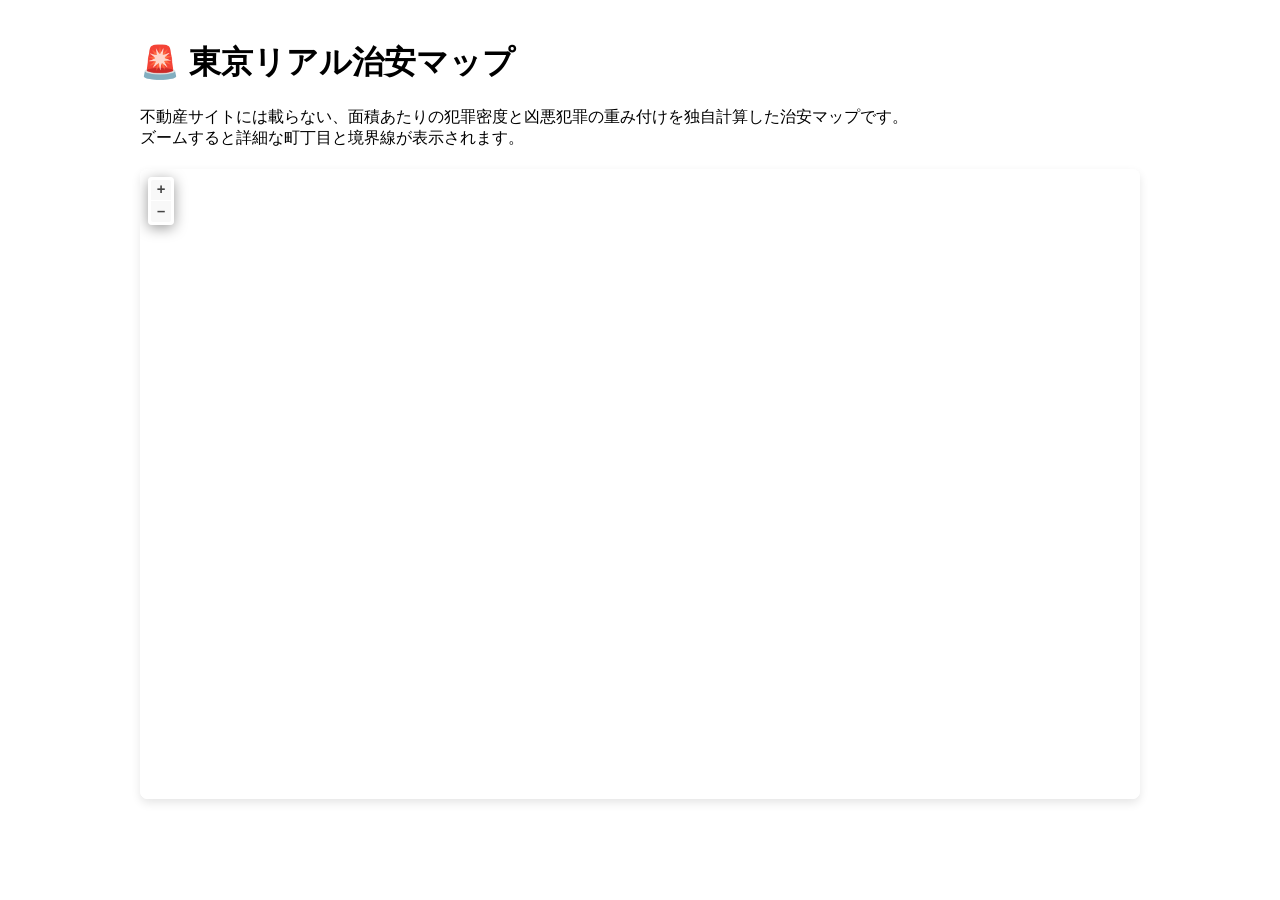
==== index.html @ fe45dada "first upload" ====
<!DOCTYPE html>
<html lang="ja">
<head>
    <meta charset="UTF-8">
    <meta name="viewport" content="width=device-width, initial-scale=1.0">
    <title>東京リアル治安マップ | 面積・凶悪犯罪考慮版</title>
    <style>
        body { font-family: sans-serif; padding: 20px; max-width: 1000px; margin: 0 auto; }
        .map-container { width: 100%; height: 70vh; border-radius: 8px; overflow: hidden; box-shadow: 0 4px 10px rgba(0,0,0,0.1); margin-top: 20px;}
        iframe { width: 100%; height: 100%; border: none; }
    </style>
</head>
<body>

    <h1>🚨 東京リアル治安マップ</h1>
    <p>不動産サイトには載らない、面積あたりの犯罪密度と凶悪犯罪の重み付けを独自計算した治安マップです。<br>
    ズームすると詳細な町丁目と境界線が表示されます。</p>

    <div class="map-container">
        <iframe src="./map/index.html"></iframe>
    </div>

</body>
</html>
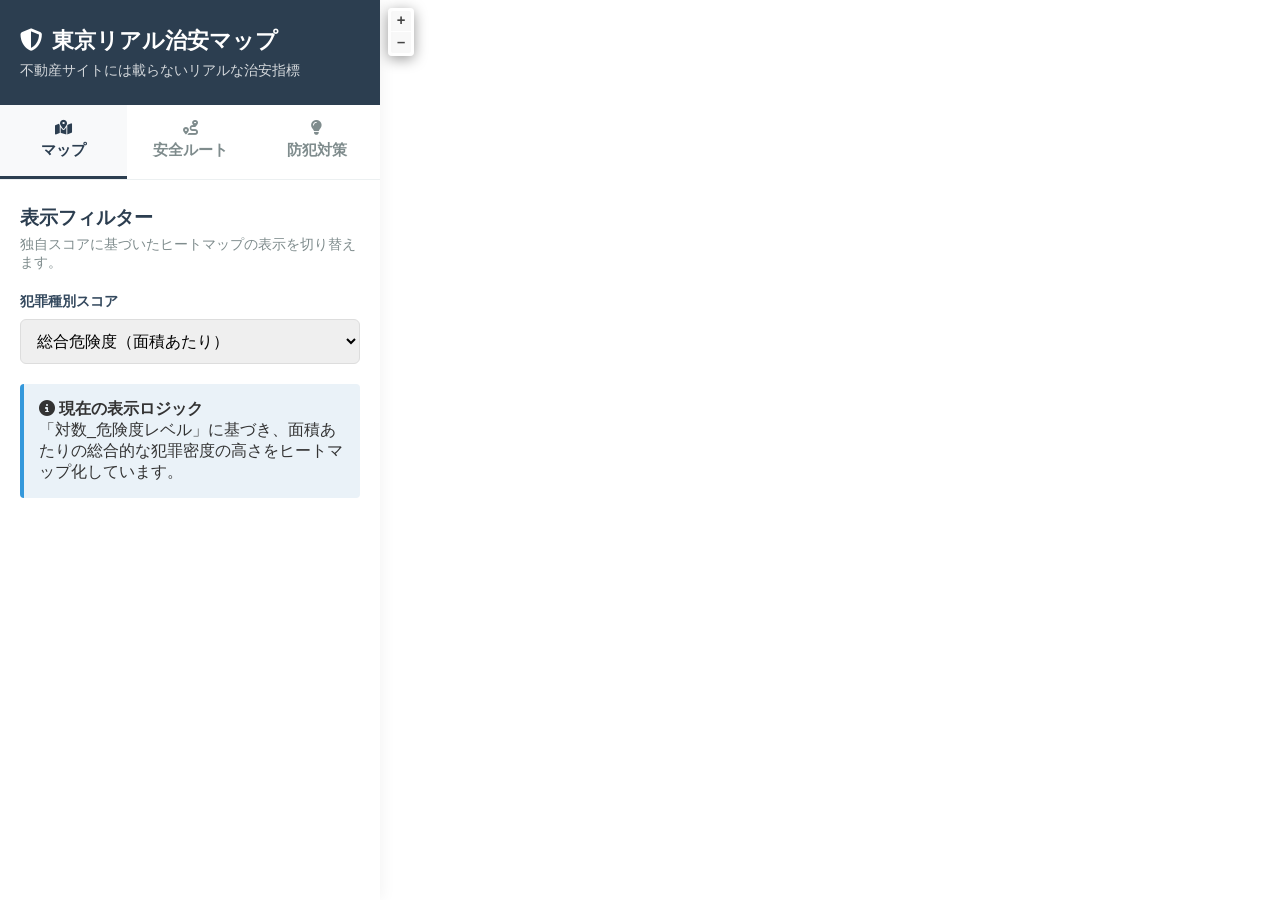
==== commit 7b875ed9: "大修整" ====
--- a/index.html
+++ b/index.html
@@ -3,22 +3,101 @@
 <head>
     <meta charset="UTF-8">
     <meta name="viewport" content="width=device-width, initial-scale=1.0">
-    <title>東京リアル治安マップ | 面積・凶悪犯罪考慮版</title>
-    <style>
-        body { font-family: sans-serif; padding: 20px; max-width: 1000px; margin: 0 auto; }
-        .map-container { width: 100%; height: 70vh; border-radius: 8px; overflow: hidden; box-shadow: 0 4px 10px rgba(0,0,0,0.1); margin-top: 20px;}
-        iframe { width: 100%; height: 100%; border: none; }
-    </style>
+    <title>東京リアル治安マップ | 面積・凶悪犯罪考慮版ダッシュボード</title>
+    <link rel="stylesheet" href="style.css">
+    <link rel="stylesheet" href="https://cdnjs.cloudflare.com/ajax/libs/font-awesome/6.4.0/css/all.min.css">
 </head>
 <body>
 
-    <h1>🚨 東京リアル治安マップ</h1>
-    <p>不動産サイトには載らない、面積あたりの犯罪密度と凶悪犯罪の重み付けを独自計算した治安マップです。<br>
-    ズームすると詳細な町丁目と境界線が表示されます。</p>
+    <div class="sidebar">
+        <div class="header">
+            <h1><i class="fa-solid fa-shield-halved"></i> 東京リアル治安マップ</h1>
+            <span class="subtitle">不動産サイトには載らないリアルな治安指標</span>
+        </div>
+
+        <div class="tabs">
+            <button class="tab-btn active" data-tab="map-filters"><i class="fa-solid fa-map-location-dot"></i> マップ</button>
+            <button class="tab-btn" data-tab="safe-route"><i class="fa-solid fa-route"></i> 安全ルート</button>
+            <button class="tab-btn" data-tab="prevention"><i class="fa-solid fa-lightbulb"></i> 防犯対策</button>
+        </div>
+
+        <div id="map-filters" class="panel active">
+            <div class="section-title">
+                <h3>表示フィルター</h3>
+                <p>独自スコアに基づいたヒートマップの表示を切り替えます。</p>
+            </div>
+            <div class="input-group">
+                <label for="crime-type">犯罪種別スコア</label>
+                <select id="crime-type">
+                    <option value="total_danger">総合危険度（面積あたり）</option>
+                    <option value="tier1">凶悪犯罪（Tier1）</option>
+                    <option value="tier2">粗暴・侵入（Tier2）</option>
+                    <option value="tier3">非侵入窃盗・他（Tier3）</option>
+                </select>
+            </div>
+            <div class="info-card">
+                <h4><i class="fa-solid fa-circle-info"></i> 現在の表示ロジック</h4>
+                <p id="logic-desc">「対数_危険度レベル」に基づき、面積あたりの総合的な犯罪密度の高さをヒートマップ化しています。</p>
+            </div>
+        </div>
+
+        <div id="safe-route" class="panel">
+            <div class="section-title">
+                <h3>安全ルート作成（β版）</h3>
+                <p>危険度スコアが高いエリアを迂回するルートを検索します。</p>
+            </div>
+            <div class="input-group">
+                <label for="start-point">出発地</label>
+                <input type="text" id="start-point" placeholder="例: 新宿駅">
+            </div>
+            <div class="input-group">
+                <label for="end-point">目的地</label>
+                <input type="text" id="end-point" placeholder="例: 東京都庁">
+            </div>
+            <button class="action-btn" id="search-route-btn"><i class="fa-solid fa-magnifying-glass-location"></i> 安全ルートを検索</button>
+            
+            <div id="route-result" class="route-result-card" style="display: none;">
+                <h4>検索結果</h4>
+                <p>スコアによる迂回ルートを計算しました。（※現在はモック表示）</p>
+                <ul class="route-stats">
+                    <li>距離: <span id="res-dist">--</span></li>
+                    <li>所要時間: <span id="res-time">--</span></li>
+                    <li>最大危険度: <span id="res-danger" class="danger-high">高</span></li>
+                </ul>
+            </div>
+        </div>
+
+        <div id="prevention" class="panel">
+            <div class="section-title">
+                <h3>こんな時はどうする？</h3>
+                <p>地域別の発生傾向に基づいた防犯対策</p>
+            </div>
+            
+            <div class="tips-card tier1-tips">
+                <h3><i class="fa-solid fa-triangle-exclamation"></i> 凶悪・粗暴犯に備える</h3>
+                <p>深夜帯の歓楽街周辺では「声かけ」からトラブルに発展するケースが多発。イヤホンを外し、周囲の音を聞き取れる状態にしておくことが重要です。</p>
+            </div>
+
+            <div class="tips-card tier2-tips">
+                <h3><i class="fa-solid fa-house-lock"></i> 侵入窃盗（空き巣）対策</h3>
+                <p>住宅街エリアでは、窓の施錠だけでなく「補助錠」の設置や、センサーライトの導入が効果的です。ゴミ出し等の短時間でも必ず施錠を。</p>
+            </div>
+
+            <div class="tips-card tier3-tips">
+                <h3><i class="fa-solid fa-bicycle"></i> 自転車盗・ひったくり対策</h3>
+                <p>自転車は「ツーロック（2重ロック）」を徹底。歩行時はバッグを車道と反対側に持ち、後方からのバイクの接近に注意してください。</p>
+            </div>
+        </div>
+    </div>
 
     <div class="map-container">
-        <iframe src="./map/index.html"></iframe>
+        <iframe src="./map/index.html" id="map-frame" title="治安マップ"></iframe>
+        <div id="loading-overlay" class="overlay" style="display: none;">
+            <div class="spinner"></div>
+            <p>データを計算中...</p>
+        </div>
     </div>
 
+    <script src="app.js"></script>
 </body>
 </html>
--- a/style.css
+++ b/style.css
@@ -0,0 +1,121 @@
+/* style.css */
+:root {
+    --primary-color: #2c3e50;
+    --secondary-color: #34495e;
+    --accent-color: #e74c3c;
+    --bg-color: #f4f6f8;
+    --text-color: #333;
+    --light-text: #7f8c8d;
+    --border-color: #ecf0f1;
+    --tier1-color: #ff4757;
+    --tier2-color: #ffa502;
+    --tier3-color: #1e90ff;
+}
+
+* {
+    box-sizing: border-box;
+    margin: 0;
+    padding: 0;
+}
+
+body {
+    font-family: 'Helvetica Neue', 'Hiragino Kaku Gothic ProN', 'Yu Gothic', sans-serif;
+    display: flex;
+    height: 100vh;
+    background-color: var(--bg-color);
+    color: var(--text-color);
+    overflow: hidden;
+}
+
+.sidebar {
+    width: 380px;
+    background-color: #ffffff;
+    box-shadow: 2px 0 15px rgba(0,0,0,0.05);
+    display: flex;
+    flex-direction: column;
+    z-index: 10;
+}
+
+.header {
+    padding: 25px 20px;
+    background-color: var(--primary-color);
+    color: white;
+}
+
+.header h1 {
+    font-size: 1.4rem;
+    margin-bottom: 5px;
+    display: flex;
+    align-items: center;
+    gap: 10px;
+}
+
+.header .subtitle {
+    font-size: 0.85rem;
+    opacity: 0.8;
+}
+
+.tabs {
+    display: flex;
+    background-color: #fff;
+    border-bottom: 1px solid var(--border-color);
+}
+
+.tab-btn {
+    flex: 1;
+    padding: 15px 0;
+    border: none;
+    background: none;
+    cursor: pointer;
+    font-size: 0.95rem;
+    font-weight: bold;
+    color: var(--light-text);
+    display: flex;
+    flex-direction: column;
+    align-items: center;
+    gap: 5px;
+}
+
+.tab-btn.active {
+    color: var(--primary-color);
+    border-bottom: 3px solid var(--primary-color);
+    background-color: #f8f9fa;
+}
+
+.panel {
+    display: none;
+    padding: 25px 20px;
+    overflow-y: auto;
+    flex-grow: 1;
+}
+
+.panel.active {
+    display: block;
+}
+
+.section-title { margin-bottom: 20px; }
+.section-title h3 { font-size: 1.2rem; color: var(--primary-color); margin-bottom: 5px; }
+.section-title p { font-size: 0.85rem; color: var(--light-text); }
+
+.input-group { margin-bottom: 20px; }
+.input-group label { display: block; font-size: 0.9rem; font-weight: bold; margin-bottom: 8px; color: var(--secondary-color); }
+.input-group input, .input-group select { width: 100%; padding: 12px; border: 1px solid #ddd; border-radius: 6px; font-size: 1rem; }
+
+.action-btn { width: 100%; padding: 14px; background-color: var(--primary-color); color: white; border: none; border-radius: 6px; font-size: 1rem; font-weight: bold; cursor: pointer; display: flex; justify-content: center; align-items: center; gap: 8px; }
+
+.info-card { background: #eaf2f8; border-left: 4px solid #3498db; padding: 15px; border-radius: 4px; margin-top: 20px; }
+.route-result-card { margin-top: 20px; padding: 15px; border: 1px solid #ddd; border-radius: 6px; background: #fff; }
+.danger-high { color: var(--accent-color); font-weight: bold; }
+
+.tips-card { padding: 15px; margin-bottom: 15px; border-radius: 6px; background: #fff; border: 1px solid #eee; box-shadow: 0 2px 4px rgba(0,0,0,0.02); }
+.tips-card h3 { font-size: 1rem; margin-bottom: 8px; display: flex; align-items: center; gap: 8px; }
+.tips-card p { font-size: 0.85rem; line-height: 1.6; color: #555; }
+.tier1-tips { border-left: 4px solid var(--tier1-color); } .tier1-tips h3 { color: var(--tier1-color); }
+.tier2-tips { border-left: 4px solid var(--tier2-color); } .tier2-tips h3 { color: var(--tier2-color); }
+.tier3-tips { border-left: 4px solid var(--tier3-color); } .tier3-tips h3 { color: var(--tier3-color); }
+
+.map-container { flex-grow: 1; position: relative; background: #e0e0e0; }
+iframe { width: 100%; height: 100%; border: none; display: block; }
+.overlay { position: absolute; top: 0; left: 0; right: 0; bottom: 0; background: rgba(255,255,255,0.8); display: flex; flex-direction: column; justify-content: center; align-items: center; z-index: 100; }
+.spinner { border: 4px solid #f3f3f3; border-top: 4px solid var(--primary-color); border-radius: 50%; width: 40px; height: 40px; animation: spin 1s linear infinite; margin-bottom: 15px; }
+@keyframes spin { 0% { transform: rotate(0deg); } 100% { transform: rotate(360deg); } }
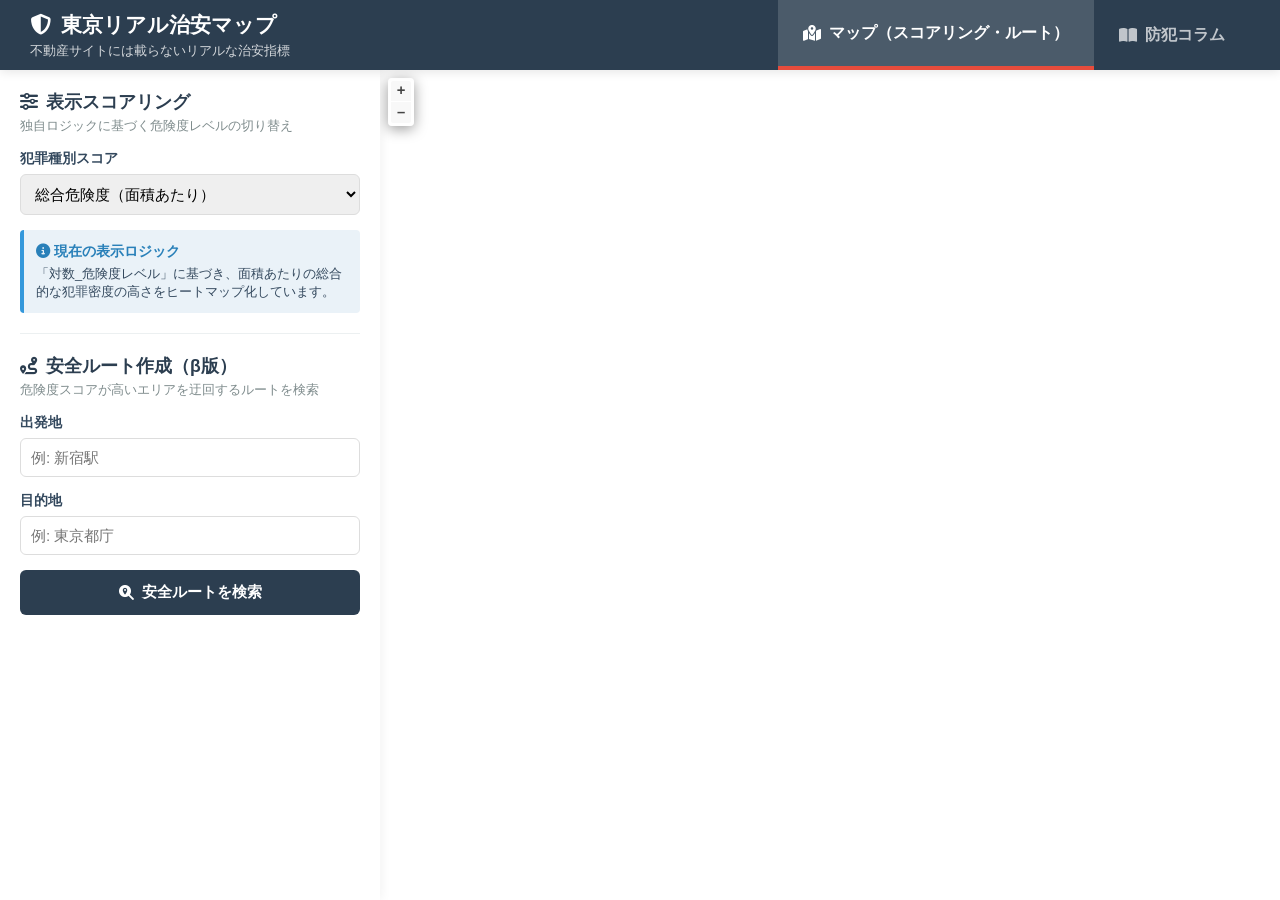
==== commit b1569021: "配置変え" ====
--- a/index.html
+++ b/index.html
@@ -9,94 +9,136 @@
 </head>
 <body>
 
-    <div class="sidebar">
-        <div class="header">
+    <header class="main-header">
+        <div class="logo-area">
             <h1><i class="fa-solid fa-shield-halved"></i> 東京リアル治安マップ</h1>
             <span class="subtitle">不動産サイトには載らないリアルな治安指標</span>
         </div>
+        <nav class="main-nav">
+            <button class="nav-btn active" data-target="map-section"><i class="fa-solid fa-map-location-dot"></i> マップ（スコアリング・ルート）</button>
+            <button class="nav-btn" data-target="column-section"><i class="fa-solid fa-book-open"></i> 防犯コラム</button>
+        </nav>
+    </header>
 
-        <div class="tabs">
-            <button class="tab-btn active" data-tab="map-filters"><i class="fa-solid fa-map-location-dot"></i> マップ</button>
-            <button class="tab-btn" data-tab="safe-route"><i class="fa-solid fa-route"></i> 安全ルート</button>
-            <button class="tab-btn" data-tab="prevention"><i class="fa-solid fa-lightbulb"></i> 防犯対策</button>
-        </div>
+    <main class="content-container">
 
-        <div id="map-filters" class="panel active">
-            <div class="section-title">
-                <h3>表示フィルター</h3>
-                <p>独自スコアに基づいたヒートマップの表示を切り替えます。</p>
+        <section id="map-section" class="main-section active">
+            <div class="map-dashboard">
+                <div class="control-panel">
+                    
+                    <div class="panel-box">
+                        <div class="box-title">
+                            <h3><i class="fa-solid fa-sliders"></i> 表示スコアリング</h3>
+                            <p>独自ロジックに基づく危険度レベルの切り替え</p>
+                        </div>
+                        <div class="input-group">
+                            <label for="crime-type">犯罪種別スコア</label>
+                            <select id="crime-type">
+                                <option value="total_danger">総合危険度（面積あたり）</option>
+                                <option value="tier1">凶悪犯罪（Tier1: 強盗・暴行など）</option>
+                                <option value="tier2">粗暴・侵入（Tier2: 空き巣など）</option>
+                                <option value="tier3">非侵入窃盗（Tier3: 自転車盗など）</option>
+                            </select>
+                        </div>
+                        <div class="info-card">
+                            <h4><i class="fa-solid fa-circle-info"></i> 現在の表示ロジック</h4>
+                            <p id="logic-desc">「対数_危険度レベル」に基づき、面積あたりの総合的な犯罪密度の高さをヒートマップ化しています。</p>
+                        </div>
+                    </div>
+
+                    <div class="panel-box">
+                        <div class="box-title">
+                            <h3><i class="fa-solid fa-route"></i> 安全ルート作成（β版）</h3>
+                            <p>危険度スコアが高いエリアを迂回するルートを検索</p>
+                        </div>
+                        <div class="input-group">
+                            <label for="start-point">出発地</label>
+                            <input type="text" id="start-point" placeholder="例: 新宿駅">
+                        </div>
+                        <div class="input-group">
+                            <label for="end-point">目的地</label>
+                            <input type="text" id="end-point" placeholder="例: 東京都庁">
+                        </div>
+                        <button class="action-btn" id="search-route-btn"><i class="fa-solid fa-magnifying-glass-location"></i> 安全ルートを検索</button>
+                        
+                        <div id="route-result" class="route-result-card" style="display: none;">
+                            <h4>検索結果</h4>
+                            <p>スコアによる迂回ルートを計算しました。（※現在はモック表示）</p>
+                            <ul class="route-stats">
+                                <li>距離: <span id="res-dist">--</span></li>
+                                <li>所要時間: <span id="res-time">--</span></li>
+                                <li>最大危険度: <span id="res-danger" class="danger-high">高</span></li>
+                            </ul>
+                        </div>
+                    </div>
+
+                </div>
+
+                <div class="map-view">
+                    <iframe src="./map/index.html" id="map-frame" title="治安マップ"></iframe>
+                    <div id="loading-overlay" class="overlay" style="display: none;">
+                        <div class="spinner"></div>
+                        <p>データを計算中...</p>
+                    </div>
+                </div>
             </div>
-            <div class="input-group">
-                <label for="crime-type">犯罪種別スコア</label>
-                <select id="crime-type">
-                    <option value="total_danger">総合危険度（面積あたり）</option>
-                    <option value="tier1">凶悪犯罪（Tier1）</option>
-                    <option value="tier2">粗暴・侵入（Tier2）</option>
-                    <option value="tier3">非侵入窃盗・他（Tier3）</option>
-                </select>
+        </section>
+
+        <section id="column-section" class="main-section">
+            <div class="column-container">
+                <div class="section-intro">
+                    <h2><i class="fa-solid fa-book-open"></i> 防犯コラム・対策記事</h2>
+                    <p>地域ごとの犯罪データ傾向から考える、日常生活で実践できる具体的な防犯ノウハウを蓄積しています。</p>
+                </div>
+
+                <div class="column-grid">
+                    <article class="column-card tag-tier1">
+                        <div class="card-badge">凶悪犯罪対策</div>
+                        <div class="card-content">
+                            <h3>夜間の歓楽街・人通りの少ない道を安全に歩くための3つの鉄則</h3>
+                            <p class="card-summary">データ分析から見る「声かけ事案」の発生傾向と、歩きスマホやイヤホン着用がもたらす危険性。背後からの接近にいち早く気づくための警戒行動とは。</p>
+                            <div class="card-footer">
+                                <span class="date">2026/06/02</span>
+                                <span class="read-time"><i class="fa-regular fa-clock"></i> 徒歩対策・3分</span>
+                            </div>
+                        </div>
+                    </article>
+
+                    <article class="column-card tag-tier2">
+                        <div class="card-badge">侵入窃盗対策</div>
+                        <div class="card-content">
+                            <h3>住宅街の死角を見破る。空き巣に「狙われやすい家」と効果的な補助錠対策</h3>
+                            <p class="card-summary">QGISデータによる侵入窃盗（Tier2）の多発エリア分析。わずか5分のゴミ出しでも施錠を徹底すべき理由と、手軽に導入できる防犯グッズを紹介。</p>
+                            <div class="card-footer">
+                                <span class="date">2026/05/28</span>
+                                <span class="read-time"><i class="fa-regular fa-clock"></i> 住宅防犯・4分</span>
+                            </div>
+                        </div>
+                    </article>
+
+                    <article class="column-card tag-tier3">
+                        <div class="card-badge">窃盗・ひったくり対策</div>
+                        <div class="card-content">
+                            <h3>自転車盗難をゼロにする「ツーロック」の選び方とバッグの持ち方</h3>
+                            <p class="card-summary">最も発生件数が多い非侵入窃盗（Tier3）。駅前駐輪場での盗難を防ぐ強固な鍵の組み合わせと、バイクによるひったくりから身を守る歩行位置を解説。</p>
+                            <div class="card-footer">
+                                <span class="date">2026/05/15</span>
+                                <span class="read-time"><i class="fa-regular fa-clock"></i> 窃盗対策・3分</span>
+                            </div>
+                        </div>
+                    </article>
+
+                    <article class="column-card placeholder-card">
+                        <div class="card-content">
+                            <h3><i class="fa-solid fa-plus"></i> 新しいコラムを執筆・追加する</h3>
+                            <p class="card-summary">QGISの分析結果や、新しいデータから得られた防犯の知見をここに記事としてどんどん追加していくことができます（HTMLにカードを追加するだけで自動整列します）。</p>
+                        </div>
+                    </article>
+                </div>
             </div>
-            <div class="info-card">
-                <h4><i class="fa-solid fa-circle-info"></i> 現在の表示ロジック</h4>
-                <p id="logic-desc">「対数_危険度レベル」に基づき、面積あたりの総合的な犯罪密度の高さをヒートマップ化しています。</p>
-            </div>
-        </div>
+        </section>
 
-        <div id="safe-route" class="panel">
-            <div class="section-title">
-                <h3>安全ルート作成（β版）</h3>
-                <p>危険度スコアが高いエリアを迂回するルートを検索します。</p>
-            </div>
-            <div class="input-group">
-                <label for="start-point">出発地</label>
-                <input type="text" id="start-point" placeholder="例: 新宿駅">
-            </div>
-            <div class="input-group">
-                <label for="end-point">目的地</label>
-                <input type="text" id="end-point" placeholder="例: 東京都庁">
-            </div>
-            <button class="action-btn" id="search-route-btn"><i class="fa-solid fa-magnifying-glass-location"></i> 安全ルートを検索</button>
-            
-            <div id="route-result" class="route-result-card" style="display: none;">
-                <h4>検索結果</h4>
-                <p>スコアによる迂回ルートを計算しました。（※現在はモック表示）</p>
-                <ul class="route-stats">
-                    <li>距離: <span id="res-dist">--</span></li>
-                    <li>所要時間: <span id="res-time">--</span></li>
-                    <li>最大危険度: <span id="res-danger" class="danger-high">高</span></li>
-                </ul>
-            </div>
-        </div>
-
-        <div id="prevention" class="panel">
-            <div class="section-title">
-                <h3>こんな時はどうする？</h3>
-                <p>地域別の発生傾向に基づいた防犯対策</p>
-            </div>
-            
-            <div class="tips-card tier1-tips">
-                <h3><i class="fa-solid fa-triangle-exclamation"></i> 凶悪・粗暴犯に備える</h3>
-                <p>深夜帯の歓楽街周辺では「声かけ」からトラブルに発展するケースが多発。イヤホンを外し、周囲の音を聞き取れる状態にしておくことが重要です。</p>
-            </div>
-
-            <div class="tips-card tier2-tips">
-                <h3><i class="fa-solid fa-house-lock"></i> 侵入窃盗（空き巣）対策</h3>
-                <p>住宅街エリアでは、窓の施錠だけでなく「補助錠」の設置や、センサーライトの導入が効果的です。ゴミ出し等の短時間でも必ず施錠を。</p>
-            </div>
-
-            <div class="tips-card tier3-tips">
-                <h3><i class="fa-solid fa-bicycle"></i> 自転車盗・ひったくり対策</h3>
-                <p>自転車は「ツーロック（2重ロック）」を徹底。歩行時はバッグを車道と反対側に持ち、後方からのバイクの接近に注意してください。</p>
-            </div>
-        </div>
-    </div>
-
-    <div class="map-container">
-        <iframe src="./map/index.html" id="map-frame" title="治安マップ"></iframe>
-        <div id="loading-overlay" class="overlay" style="display: none;">
-            <div class="spinner"></div>
-            <p>データを計算中...</p>
-        </div>
-    </div>
+    </main>
 
     <script src="app.js"></script>
 </body>
--- a/style.css
+++ b/style.css
@@ -7,6 +7,8 @@
     --text-color: #333;
     --light-text: #7f8c8d;
     --border-color: #ecf0f1;
+    --card-bg: #ffffff;
+    
     --tier1-color: #ff4757;
     --tier2-color: #ffa502;
     --tier3-color: #1e90ff;
@@ -21,101 +23,363 @@
 body {
     font-family: 'Helvetica Neue', 'Hiragino Kaku Gothic ProN', 'Yu Gothic', sans-serif;
     display: flex;
+    flex-direction: column; /* 上（ヘッダー）と下（コンテンツ）に並べる */
     height: 100vh;
     background-color: var(--bg-color);
     color: var(--text-color);
     overflow: hidden;
 }
 
-.sidebar {
+/* 1. 上部メインヘッダーのスタイル */
+.main-header {
+    height: 70px;
+    background-color: var(--primary-color);
+    color: white;
+    display: flex;
+    justify-content: space-between;
+    align-items: center;
+    padding: 0 30px;
+    box-shadow: 0 2px 10px rgba(0,0,0,0.1);
+    z-index: 100;
+}
+
+.logo-area h1 {
+    font-size: 1.3rem;
+    display: flex;
+    align-items: center;
+    gap: 10px;
+    margin-bottom: 2px;
+}
+
+.logo-area .subtitle {
+    font-size: 0.8rem;
+    opacity: 0.8;
+}
+
+/* メインナビゲーションメニュー */
+.main-nav {
+    display: flex;
+    height: 100%;
+}
+
+.nav-btn {
+    padding: 0 25px;
+    border: none;
+    background: none;
+    color: rgba(255, 255, 255, 0.7);
+    font-size: 1rem;
+    font-weight: bold;
+    cursor: pointer;
+    transition: all 0.3s ease;
+    display: flex;
+    align-items: center;
+    gap: 8px;
+    height: 100%;
+}
+
+.nav-btn:hover {
+    color: white;
+    background-color: rgba(255, 255, 255, 0.1);
+}
+
+.nav-btn.active {
+    color: white;
+    background-color: rgba(255, 255, 255, 0.15);
+    border-bottom: 4px solid var(--accent-color); /* アクティブなメニューの下線 */
+}
+
+/* 2. 下部コンテンツエリアの共通設定 */
+.content-container {
+    flex-grow: 1;
+    position: relative;
+    height: calc(100vh - 70px);
+}
+
+.main-section {
+    display: none;
+    width: 100%;
+    height: 100%;
+    position: absolute;
+    top: 0; left: 0;
+}
+
+.main-section.active {
+    display: block;
+    animation: fadeIn 0.4s ease forwards;
+}
+
+@keyframes fadeIn {
+    from { opacity: 0; transform: translateY(10px); }
+    to { opacity: 1; transform: translateY(0); }
+}
+
+/* 3. マップダッシュボード（左右2分割レイアウト） */
+.map-dashboard {
+    display: flex;
+    width: 100%;
+    height: 100%;
+}
+
+/* 左側：コンパクトになった操作パネル */
+.control-panel {
     width: 380px;
     background-color: #ffffff;
-    box-shadow: 2px 0 15px rgba(0,0,0,0.05);
+    box-shadow: 2px 0 10px rgba(0,0,0,0.05);
     display: flex;
     flex-direction: column;
+    padding: 20px;
+    gap: 20px;
+    overflow-y: auto;
     z-index: 10;
 }
 
-.header {
-    padding: 25px 20px;
+.panel-box {
+    border-bottom: 1px solid var(--border-color);
+    padding-bottom: 20px;
+}
+
+.panel-box:last-child {
+    border-bottom: none;
+}
+
+.box-title h3 {
+    font-size: 1.1rem;
+    color: var(--primary-color);
+    margin-bottom: 4px;
+    display: flex;
+    align-items: center;
+    gap: 8px;
+}
+
+.box-title p {
+    font-size: 0.8rem;
+    color: var(--light-text);
+    margin-bottom: 15px;
+}
+
+.input-group {
+    margin-bottom: 15px;
+}
+
+.input-group label {
+    display: block;
+    font-size: 0.85rem;
+    font-weight: bold;
+    margin-bottom: 6px;
+    color: var(--secondary-color);
+}
+
+.input-group input,
+.input-group select {
+    width: 100%;
+    padding: 10px;
+    border: 1px solid #ddd;
+    border-radius: 6px;
+    font-size: 0.95rem;
+}
+
+.input-group input:focus,
+.input-group select:focus {
+    outline: none;
+    border-color: var(--primary-color);
+}
+
+.action-btn {
+    width: 100%;
+    padding: 12px;
     background-color: var(--primary-color);
     color: white;
-}
-
-.header h1 {
-    font-size: 1.4rem;
-    margin-bottom: 5px;
-    display: flex;
-    align-items: center;
-    gap: 10px;
-}
-
-.header .subtitle {
-    font-size: 0.85rem;
-    opacity: 0.8;
-}
-
-.tabs {
-    display: flex;
-    background-color: #fff;
-    border-bottom: 1px solid var(--border-color);
-}
-
-.tab-btn {
-    flex: 1;
-    padding: 15px 0;
     border: none;
-    background: none;
-    cursor: pointer;
+    border-radius: 6px;
     font-size: 0.95rem;
     font-weight: bold;
+    cursor: pointer;
+    display: flex;
+    justify-content: center;
+    align-items: center;
+    gap: 8px;
+    transition: background 0.2s;
+}
+
+.action-btn:hover { background-color: var(--secondary-color); }
+
+.info-card {
+    background: #eaf2f8;
+    border-left: 4px solid #3498db;
+    padding: 12px;
+    border-radius: 4px;
+    margin-top: 15px;
+}
+
+.info-card h4 { margin-bottom: 4px; color: #2980b9; font-size: 0.9rem; }
+.info-card p { font-size: 0.8rem; line-height: 1.4; color: #34495e; }
+
+.route-result-card {
+    margin-top: 15px;
+    padding: 12px;
+    border: 1px solid #ddd;
+    border-radius: 6px;
+    background: #fff;
+}
+
+.route-stats { list-style: none; margin-top: 8px; font-size: 0.85rem; }
+.route-stats li { margin-bottom: 4px; }
+.danger-high { color: var(--accent-color); font-weight: bold; }
+
+/* 右側：広大な地図エリア */
+.map-view {
+    flex-grow: 1;
+    position: relative;
+    background: #e0e0e0;
+}
+
+.map-view iframe {
+    width: 100%;
+    height: 100%;
+    border: none;
+    display: block;
+}
+
+/* 4. 防犯コラムセクション（美しいマガジン風グリッド） */
+.column-container {
+    max-width: 1200px;
+    margin: 0 auto;
+    padding: 40px 20px;
+    height: 100%;
+    overflow-y: auto;
+}
+
+.section-intro {
+    margin-bottom: 35px;
+    text-align: center;
+}
+
+.section-intro h2 {
+    font-size: 1.8rem;
+    color: var(--primary-color);
+    margin-bottom: 10px;
+    display: flex;
+    justify-content: center;
+    align-items: center;
+    gap: 10px;
+}
+
+.section-intro p {
     color: var(--light-text);
+    font-size: 1rem;
+    max-width: 700px;
+    margin: 0 auto;
+}
+
+.column-grid {
+    display: grid;
+    grid-template-columns: repeat(auto-fill, minmax(320px, 1fr));
+    gap: 25px;
+    padding-bottom: 40px;
+}
+
+.column-card {
+    background-color: var(--card-bg);
+    border-radius: 8px;
+    box-shadow: 0 4px 15px rgba(0,0,0,0.05);
+    overflow: hidden;
     display: flex;
     flex-direction: column;
-    align-items: center;
-    gap: 5px;
-}
-
-.tab-btn.active {
+    border-top: 5px solid #ccc;
+    transition: transform 0.2s, box-shadow 0.2s;
+}
+
+.column-card:hover {
+    transform: translateY(-5px);
+    box-shadow: 0 8px 25px rgba(0,0,0,0.1);
+}
+
+/* 犯罪Tierに応じたテーマカラーの帯付け */
+.column-card.tag-tier1 { border-top-color: var(--tier1-color); }
+.column-card.tag-tier2 { border-top-color: var(--tier2-color); }
+.column-card.tag-tier3 { border-top-color: var(--tier3-color); }
+
+.card-badge {
+    align-self: flex-start;
+    font-size: 0.75rem;
+    font-weight: bold;
+    padding: 4px 12px;
+    margin: 15px 15px 0 15px;
+    border-radius: 20px;
+}
+
+.tag-tier1 .card-badge { background-color: #ffeef0; color: var(--tier1-color); }
+.tag-tier2 .card-badge { background-color: #fff6e6; color: var(--tier2-color); }
+.tag-tier3 .card-badge { background-color: #e6f2ff; color: var(--tier3-color); }
+
+.card-content {
+    padding: 15px;
+    display: flex;
+    flex-direction: column;
+    flex-grow: 1;
+}
+
+.card-content h3 {
+    font-size: 1.15rem;
     color: var(--primary-color);
-    border-bottom: 3px solid var(--primary-color);
-    background-color: #f8f9fa;
-}
-
-.panel {
-    display: none;
-    padding: 25px 20px;
-    overflow-y: auto;
+    margin-bottom: 10px;
+    line-height: 1.4;
+}
+
+.card-summary {
+    font-size: 0.88rem;
+    color: #555;
+    line-height: 1.6;
+    margin-bottom: 15px;
     flex-grow: 1;
 }
 
-.panel.active {
-    display: block;
-}
-
-.section-title { margin-bottom: 20px; }
-.section-title h3 { font-size: 1.2rem; color: var(--primary-color); margin-bottom: 5px; }
-.section-title p { font-size: 0.85rem; color: var(--light-text); }
-
-.input-group { margin-bottom: 20px; }
-.input-group label { display: block; font-size: 0.9rem; font-weight: bold; margin-bottom: 8px; color: var(--secondary-color); }
-.input-group input, .input-group select { width: 100%; padding: 12px; border: 1px solid #ddd; border-radius: 6px; font-size: 1rem; }
-
-.action-btn { width: 100%; padding: 14px; background-color: var(--primary-color); color: white; border: none; border-radius: 6px; font-size: 1rem; font-weight: bold; cursor: pointer; display: flex; justify-content: center; align-items: center; gap: 8px; }
-
-.info-card { background: #eaf2f8; border-left: 4px solid #3498db; padding: 15px; border-radius: 4px; margin-top: 20px; }
-.route-result-card { margin-top: 20px; padding: 15px; border: 1px solid #ddd; border-radius: 6px; background: #fff; }
-.danger-high { color: var(--accent-color); font-weight: bold; }
-
-.tips-card { padding: 15px; margin-bottom: 15px; border-radius: 6px; background: #fff; border: 1px solid #eee; box-shadow: 0 2px 4px rgba(0,0,0,0.02); }
-.tips-card h3 { font-size: 1rem; margin-bottom: 8px; display: flex; align-items: center; gap: 8px; }
-.tips-card p { font-size: 0.85rem; line-height: 1.6; color: #555; }
-.tier1-tips { border-left: 4px solid var(--tier1-color); } .tier1-tips h3 { color: var(--tier1-color); }
-.tier2-tips { border-left: 4px solid var(--tier2-color); } .tier2-tips h3 { color: var(--tier2-color); }
-.tier3-tips { border-left: 4px solid var(--tier3-color); } .tier3-tips h3 { color: var(--tier3-color); }
-
-.map-container { flex-grow: 1; position: relative; background: #e0e0e0; }
-iframe { width: 100%; height: 100%; border: none; display: block; }
-.overlay { position: absolute; top: 0; left: 0; right: 0; bottom: 0; background: rgba(255,255,255,0.8); display: flex; flex-direction: column; justify-content: center; align-items: center; z-index: 100; }
-.spinner { border: 4px solid #f3f3f3; border-top: 4px solid var(--primary-color); border-radius: 50%; width: 40px; height: 40px; animation: spin 1s linear infinite; margin-bottom: 15px; }
-@keyframes spin { 0% { transform: rotate(0deg); } 100% { transform: rotate(360deg); } }+.card-footer {
+    display: flex;
+    justify-content: space-between;
+    font-size: 0.78rem;
+    color: var(--light-text);
+    border-top: 1px solid var(--border-color);
+    padding-top: 12px;
+}
+
+/* プレースホルダー（新規追加用破線）カード */
+.placeholder-card {
+    border: 2px dashed #cbd5e1;
+    background-color: rgba(255, 255, 255, 0.4);
+    box-shadow: none;
+    justify-content: center;
+    align-items: center;
+    text-align: center;
+}
+
+.placeholder-card h3 { color: #94a3b8 !important; font-size: 1.1rem; }
+.placeholder-card .card-summary { color: #94a3b8; }
+
+/* その他共通パーツ（ローディングなど） */
+.overlay {
+    position: absolute;
+    top: 0; left: 0; right: 0; bottom: 0;
+    background: rgba(255,255,255,0.8);
+    display: flex;
+    flex-direction: column;
+    justify-content: center;
+    align-items: center;
+    z-index: 100;
+}
+.spinner {
+    border: 4px solid #f3f3f3; border-top: 4px solid var(--primary-color);
+    border-radius: 50%; width: 40px; height: 40px; animation: spin 1s linear infinite; margin-bottom: 15px;
+}
+@keyframes spin { 0% { transform: rotate(0deg); } 100% { transform: rotate(360deg); } }
+
+/* スマホ対応（レスポンシブ） */
+@media (max-width: 900px) {
+    .main-header { height: auto; flex-direction: column; padding: 15px; gap: 15px; }
+    .main-nav { width: 100%; }
+    .nav-btn { flex: 1; justify-content: center; padding: 12px 0; height: auto; }
+    .content-container { height: auto; }
+    .map-dashboard { flex-direction: column-reverse; }
+    .control-panel { width: 100%; height: auto; }
+    .map-view { height: 50vh; }
+}
